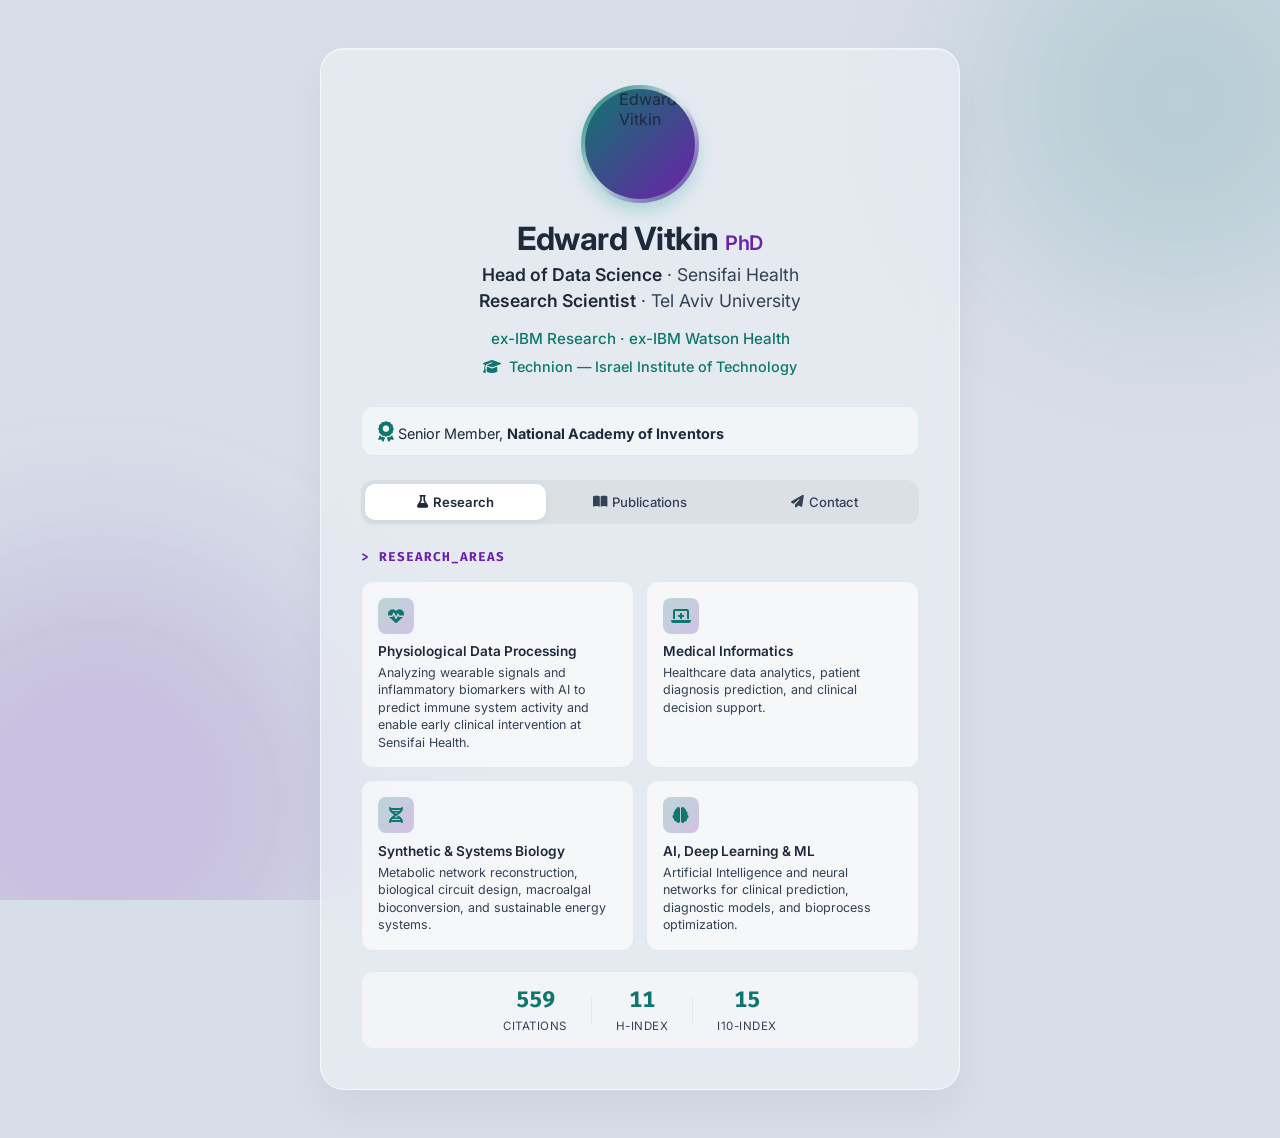
==== edwardvitkin/index.html @ e7fce9a7 "moving myself to separate directory" ====
<!DOCTYPE html>
<html lang="en">
<head>
    <meta charset="UTF-8">
    <meta name="viewport" content="width=device-width, initial-scale=1.0">
    <title>Edward Vitkin, PhD | Data Scientist & Researcher</title>
    <meta name="description" content="Digital business card for Edward Vitkin, PhD - Data Scientist specializing in Machine Learning, Bioinformatics, and Healthcare Informatics.">
    <!-- Google Fonts -->
    <link rel="preconnect" href="https://fonts.googleapis.com">
    <link rel="preconnect" href="https://fonts.gstatic.com" crossorigin>
    <link href="https://fonts.googleapis.com/css2?family=Fira+Code:wght@400;600;700&family=Inter:wght@300;400;600;700&display=swap" rel="stylesheet">
    <!-- Icons -->
    <link rel="stylesheet" href="https://cdnjs.cloudflare.com/ajax/libs/font-awesome/6.4.0/css/all.min.css">
    <!-- Custom CSS -->
    <link rel="stylesheet" href="style.css">
</head>
<body>
    <div class="bg-shapes">
        <div class="shape highlight-teal"></div>
        <div class="shape highlight-purple"></div>
    </div>

    <main class="card-container" id="main-card">
        <!-- Hero Section -->
        <header class="hero-section">
            <div class="profile-avatar">
                <img src="https://sensifai.health/wp-content/uploads/2025/06/edward_last.webp" alt="Edward Vitkin" class="avatar-img">
            </div>
            <h1 class="name">Edward Vitkin <span class="credentials">PhD</span></h1>
            <h2 class="title" style="line-height: 1.5;">
                <span style="color: var(--text-primary); font-weight: 600;">Head of Data Science</span> · Sensifai Health<br>
                <span style="color: var(--text-primary); font-weight: 600;">Research Scientist</span> · Tel Aviv University
            </h2>
            
            <p class="bio">
                <span style="font-size: 0.95rem; color: var(--accent-teal); font-weight: 500;">ex-IBM Research · ex-IBM Watson Health</span>
                <br>
                <span class="education"><i class="fa-solid fa-graduation-cap"></i> Technion — Israel Institute of Technology</span>
            </p>
        </header>

        <!-- Accolades -->
        <section class="accolades" id="accolades">
            <div class="honor-badge">
                <i class="fa-solid fa-award"></i>
                <span>Senior Member, <strong>National Academy of Inventors</strong></span>
            </div>
        </section>

        <!-- Tabs Navigation -->
        <nav class="tabs-nav" id="tabs-nav">
            <button class="tab-btn active" data-tab="research" id="tab-research-btn">
                <i class="fa-solid fa-flask"></i> Research
            </button>
            <button class="tab-btn" data-tab="publications" id="tab-publications-btn">
                <i class="fa-solid fa-book-open"></i> Publications
            </button>
            <button class="tab-btn" data-tab="contact" id="tab-contact-btn">
                <i class="fa-solid fa-paper-plane"></i> Contact
            </button>
        </nav>

        <!-- Tab: Research -->
        <section class="tab-content active" id="tab-research">
            <h3 class="section-title">> Research_Areas</h3>
            <div class="research-grid">
                <div class="research-card">
                    <div class="research-icon"><i class="fa-solid fa-heart-pulse"></i></div>
                    <h4>Physiological Data Processing</h4>
                    <p>Analyzing wearable signals and inflammatory biomarkers with AI to predict immune system activity and enable early clinical intervention at Sensifai Health.</p>
                </div>
                <div class="research-card">
                    <div class="research-icon"><i class="fa-solid fa-laptop-medical"></i></div>
                    <h4>Medical Informatics</h4>
                    <p>Healthcare data analytics, patient diagnosis prediction, and clinical decision support.</p>
                </div>
                <div class="research-card">
                    <div class="research-icon"><i class="fa-solid fa-dna"></i></div>
                    <h4>Synthetic & Systems Biology</h4>
                    <p>Metabolic network reconstruction, biological circuit design, macroalgal bioconversion, and sustainable energy systems.</p>
                </div>
                <div class="research-card">
                    <div class="research-icon"><i class="fa-solid fa-brain"></i></div>
                    <h4>AI, Deep Learning & ML</h4>
                    <p>Artificial Intelligence and neural networks for clinical prediction, diagnostic models, and bioprocess optimization.</p>
                </div>
            </div>
            <div class="metrics-bar">
                <div class="metric">
                    <span class="metric-value">559</span>
                    <span class="metric-label">Citations</span>
                </div>
                <div class="metric-divider"></div>
                <div class="metric">
                    <span class="metric-value">11</span>
                    <span class="metric-label">h-index</span>
                </div>
                <div class="metric-divider"></div>
                <div class="metric">
                    <span class="metric-value">15</span>
                    <span class="metric-label">i10-index</span>
                </div>
            </div>
        </section>

        <!-- Tab: Publications -->
        <section class="tab-content" id="tab-publications">
            <h3 class="section-title">> Selected_Publications</h3>
            <ul class="pub-list">
                <li class="pub-item">
                    <span class="pub-citations">106</span>
                    <div class="pub-info">
                        <span class="pub-title">MIRAGE: A functional genomics-based approach for metabolic network model reconstruction</span>
                        <span class="pub-year">2012</span>
                    </div>
                </li>
                <li class="pub-item">
                    <span class="pub-citations">72</span>
                    <div class="pub-info">
                        <span class="pub-title">Macroalgae Biorefinery from Kappaphycus alvarezii: Conversion Modeling and Performance Prediction</span>
                        <span class="pub-year">2017</span>
                    </div>
                </li>
                <li class="pub-item">
                    <span class="pub-citations">64</span>
                    <div class="pub-info">
                        <span class="pub-title">Proposed design of distributed macroalgal biorefineries: thermodynamics, bioconversion technology</span>
                        <span class="pub-year">2014</span>
                    </div>
                </li>
                <li class="pub-item">
                    <span class="pub-citations">47</span>
                    <div class="pub-info">
                        <span class="pub-title">Predicting diagnosis of a patient</span>
                        <span class="pub-year">2015</span>
                    </div>
                </li>
                <li class="pub-item">
                    <span class="pub-citations">21</span>
                    <div class="pub-info">
                        <span class="pub-title">Energy efficient dewatering of microalgae with electro-flocculation</span>
                        <span class="pub-year">2020</span>
                    </div>
                </li>
                <li class="pub-item">
                    <span class="pub-citations">20</span>
                    <div class="pub-info">
                        <span class="pub-title">BioLEGO: a web-based tool for biological design</span>
                        <span class="pub-year">2015</span>
                    </div>
                </li>
            </ul>
            <a href="https://scholar.google.com/citations?hl=en&user=kE-Ral4AAAAJ" target="_blank" rel="noopener noreferrer" class="btn scholar-link-btn">
                <i class="fa-brands fa-google-scholar"></i> View All on Google Scholar
            </a>
        </section>

        <!-- Tab: Contact -->
        <section class="tab-content" id="tab-contact">
            <h3 class="section-title">> Get_In_Touch</h3>
            <div class="contact-links">
                <a href="mailto:dr.edwardv@gmail.com" class="contact-row" id="email-link">
                    <i class="fa-regular fa-envelope"></i>
                    <span>dr.edwardv@gmail.com</span>
                </a>
                <a href="https://linkedin.com/in/edward-vitkin-phd" target="_blank" rel="noopener noreferrer" class="contact-row" id="linkedin-link">
                    <i class="fa-brands fa-linkedin-in"></i>
                    <span>linkedin.com/in/edward-vitkin-phd</span>
                </a>
                <a href="https://scholar.google.com/citations?hl=en&user=kE-Ral4AAAAJ" target="_blank" rel="noopener noreferrer" class="contact-row" id="scholar-link">
                    <i class="fa-brands fa-google-scholar"></i>
                    <span>Google Scholar Profile</span>
                </a>
            </div>
        </section>
    </main>
    <script src="script.js"></script>
</body>
</html>
---- edwardvitkin/style.css ----
:root {
    --bg-color: #d8dee9;
    --card-bg: rgba(236, 240, 245, 0.65);
    --card-border: rgba(255, 255, 255, 0.6);
    --text-primary: #1e293b;
    --text-secondary: #334155;
    --accent-teal: #0f766e;
    --accent-teal-glow: rgba(15, 118, 110, 0.25);
    --accent-purple: #6b21a8;
    --accent-purple-glow: rgba(107, 33, 168, 0.25);
    --font-sans: 'Inter', sans-serif;
    --font-mono: 'Fira Code', monospace;
}

* {
    box-sizing: border-box;
    margin: 0;
    padding: 0;
}

body {
    font-family: var(--font-sans);
    background-color: var(--bg-color);
    color: var(--text-primary);
    min-height: 100vh;
    display: flex;
    justify-content: center;
    align-items: flex-start;
    padding: 2rem 1rem;
    position: relative;
    overflow-y: auto;
}

/* Background animated glass blobs */
.bg-shapes {
    position: fixed;
    top: 0;
    left: 0;
    width: 100%;
    height: 100%;
    z-index: -1;
    overflow: hidden;
    pointer-events: none;
}

.shape {
    position: absolute;
    border-radius: 50%;
    filter: blur(80px);
    opacity: 0.6;
    animation: float 20s infinite alternate ease-in-out;
}

.highlight-teal {
    background-color: var(--accent-teal-glow);
    width: 400px;
    height: 400px;
    top: -100px;
    right: -100px;
}

.highlight-purple {
    background-color: var(--accent-purple-glow);
    width: 500px;
    height: 500px;
    bottom: -150px;
    left: -150px;
    animation-delay: -5s;
}

@keyframes float {
    0% { transform: translate(0, 0) scale(1); }
    50% { transform: translate(50px, 30px) scale(1.1); }
    100% { transform: translate(-30px, 50px) scale(0.9); }
}

/* Glassmorphism Card Container */
.card-container {
    background: var(--card-bg);
    backdrop-filter: blur(16px);
    -webkit-backdrop-filter: blur(16px);
    border: 1px solid var(--card-border);
    border-radius: 24px;
    padding: 2.5rem;
    width: 100%;
    max-width: 640px;
    box-shadow: 0 20px 40px rgba(0, 0, 0, 0.05), inset 0 1px 0 rgba(255, 255, 255, 0.4);
    z-index: 10;
    display: flex;
    flex-direction: column;
    gap: 1.5rem;
    position: relative;
    margin: 1rem auto;
}

/* Hero Section */
.hero-section {
    text-align: center;
}

.profile-avatar {
    width: 110px;
    height: 110px;
    border-radius: 50%;
    background: linear-gradient(135deg, var(--accent-teal), var(--accent-purple));
    margin: 0 auto 1.25rem;
    display: flex;
    justify-content: center;
    align-items: center;
    box-shadow: 0 10px 20px rgba(13, 148, 136, 0.3);
    position: relative;
}

.profile-avatar::after {
    content: '';
    position: absolute;
    inset: -4px;
    border-radius: 50%;
    background: linear-gradient(135deg, var(--accent-teal), transparent, var(--accent-purple));
    z-index: -1;
    animation: spin 4s linear infinite;
}

@keyframes spin {
    100% { transform: rotate(360deg); }
}

.avatar-img {
    width: 100%;
    height: 100%;
    border-radius: 50%;
    object-fit: cover;
}

.name {
    font-size: 2rem;
    font-weight: 700;
    margin-bottom: 0.25rem;
    letter-spacing: -0.5px;
}

.credentials {
    font-size: 1.25rem;
    color: var(--accent-purple);
    font-weight: 600;
}

.title {
    font-size: 1.1rem;
    color: var(--text-secondary);
    font-weight: 400;
    margin-bottom: 0.75rem;
}

.bio {
    font-size: 0.95rem;
    line-height: 1.6;
    color: var(--text-secondary);
}

.education {
    display: inline-block;
    font-size: 0.9rem;
    color: var(--accent-teal);
    font-weight: 500;
    margin: 0.25rem 0;
}

.education i {
    margin-right: 0.3rem;
}

/* Accolades */
.accolades {
    background: rgba(255, 255, 255, 0.5);
    border: 1px solid rgba(13, 148, 136, 0.1);
    border-radius: 12px;
    padding: 0.85rem 1rem;
    display: flex;
    align-items: center;
    gap: 0.75rem;
    color: var(--text-primary);
    font-size: 0.9rem;
    transition: all 0.2s ease;
}

.accolades:hover {
    background: rgba(255, 255, 255, 0.9);
    border-color: var(--accent-teal);
    transform: scale(1.02);
}

.accolades i {
    color: var(--accent-teal);
    font-size: 1.3rem;
}

/* ===== Tabs ===== */
.tabs-nav {
    display: flex;
    gap: 0.25rem;
    background: rgba(0, 0, 0, 0.04);
    border-radius: 12px;
    padding: 4px;
}

.tab-btn {
    flex: 1;
    background: transparent;
    border: none;
    padding: 0.6rem 0.5rem;
    font-family: var(--font-sans);
    font-size: 0.82rem;
    font-weight: 500;
    color: var(--text-secondary);
    cursor: pointer;
    border-radius: 10px;
    transition: all 0.25s ease;
    display: flex;
    align-items: center;
    justify-content: center;
    gap: 0.35rem;
}

.tab-btn:hover {
    color: var(--text-primary);
    background: rgba(255, 255, 255, 0.4);
}

.tab-btn.active {
    background: white;
    color: var(--text-primary);
    font-weight: 600;
    box-shadow: 0 2px 8px rgba(0, 0, 0, 0.06);
}

.tab-btn i {
    font-size: 0.8rem;
}

/* Tab Content */
.tab-content {
    display: none;
    animation: fadeIn 0.3s ease;
}

.tab-content.active {
    display: block;
}

@keyframes fadeIn {
    from { opacity: 0; transform: translateY(6px); }
    to { opacity: 1; transform: translateY(0); }
}

.section-title {
    font-family: var(--font-mono);
    font-size: 0.8rem;
    color: var(--accent-purple);
    margin-bottom: 1rem;
    text-transform: uppercase;
    letter-spacing: 1px;
}

/* Research Grid */
.research-grid {
    display: grid;
    grid-template-columns: 1fr 1fr;
    gap: 0.75rem;
    margin-bottom: 1.25rem;
}

.research-card {
    background: rgba(255, 255, 255, 0.6);
    border: 1px solid #e2e8f0;
    border-radius: 12px;
    padding: 1rem;
    transition: all 0.25s ease;
}

.research-card:hover {
    background: white;
    border-color: var(--accent-teal);
    transform: translateY(-2px);
    box-shadow: 0 6px 16px rgba(0, 0, 0, 0.06);
}

.research-icon {
    width: 36px;
    height: 36px;
    border-radius: 8px;
    background: linear-gradient(135deg, var(--accent-teal-glow), var(--accent-purple-glow));
    display: flex;
    align-items: center;
    justify-content: center;
    margin-bottom: 0.6rem;
    color: var(--accent-teal);
    font-size: 1rem;
}

.research-card h4 {
    font-size: 0.85rem;
    font-weight: 600;
    margin-bottom: 0.3rem;
}

.research-card p {
    font-size: 0.78rem;
    color: var(--text-secondary);
    line-height: 1.4;
}

/* Metrics Bar */
.metrics-bar {
    display: flex;
    align-items: center;
    justify-content: center;
    gap: 1.5rem;
    background: rgba(255, 255, 255, 0.5);
    border: 1px solid #e2e8f0;
    border-radius: 12px;
    padding: 0.85rem 1.5rem;
}

.metric {
    text-align: center;
}

.metric-value {
    display: block;
    font-family: var(--font-mono);
    font-size: 1.4rem;
    font-weight: 700;
    color: var(--accent-teal);
}

.metric-label {
    font-size: 0.72rem;
    color: var(--text-secondary);
    text-transform: uppercase;
    letter-spacing: 0.5px;
}

.metric-divider {
    width: 1px;
    height: 28px;
    background: #e2e8f0;
}

/* Publications List */
.pub-list {
    list-style: none;
    display: flex;
    flex-direction: column;
    gap: 0.5rem;
}

.pub-item {
    display: flex;
    align-items: flex-start;
    gap: 0.75rem;
    padding: 0.75rem;
    background: rgba(255, 255, 255, 0.5);
    border: 1px solid #e2e8f0;
    border-radius: 10px;
    transition: all 0.2s ease;
}

.pub-item:hover {
    background: white;
    border-color: var(--accent-teal);
    transform: translateX(4px);
}

.pub-citations {
    font-family: var(--font-mono);
    font-size: 0.85rem;
    font-weight: 700;
    color: var(--accent-teal);
    background: var(--accent-teal-glow);
    min-width: 38px;
    height: 38px;
    border-radius: 8px;
    display: flex;
    align-items: center;
    justify-content: center;
    flex-shrink: 0;
}

.pub-info {
    display: flex;
    flex-direction: column;
    gap: 0.15rem;
    min-width: 0;
}

.pub-title {
    font-size: 0.82rem;
    font-weight: 500;
    color: var(--text-primary);
    line-height: 1.3;
}

.pub-year {
    font-size: 0.72rem;
    color: var(--text-secondary);
    font-family: var(--font-mono);
}

.scholar-link-btn {
    display: flex;
    align-items: center;
    justify-content: center;
    gap: 0.5rem;
    margin-top: 0.75rem;
    padding: 0.7rem 1.5rem;
    background: var(--text-primary);
    color: white;
    border-radius: 30px;
    font-size: 0.85rem;
    font-weight: 600;
    text-decoration: none;
    transition: all 0.3s ease;
}

.scholar-link-btn:hover {
    background: var(--accent-purple);
    transform: translateY(-2px);
    box-shadow: 0 8px 20px var(--accent-purple-glow);
}

/* Contact Section */
.contact-links {
    display: flex;
    flex-direction: column;
    gap: 0.5rem;
}

.contact-row {
    display: flex;
    align-items: center;
    gap: 0.85rem;
    padding: 0.85rem 1rem;
    background: rgba(255, 255, 255, 0.5);
    border: 1px solid #e2e8f0;
    border-radius: 12px;
    text-decoration: none;
    color: var(--text-primary);
    font-size: 0.9rem;
    transition: all 0.25s ease;
}

.contact-row:hover {
    background: white;
    border-color: var(--accent-teal);
    transform: translateX(4px);
    box-shadow: 0 4px 12px rgba(0, 0, 0, 0.05);
}

.contact-row i {
    font-size: 1.1rem;
    color: var(--accent-teal);
    width: 20px;
    text-align: center;
}

/* Responsive */
@media (max-width: 640px) {
    .card-container {
        border-radius: 16px;
        padding: 1.5rem;
    }

    .research-grid {
        grid-template-columns: 1fr;
    }

    .name {
        font-size: 1.5rem;
    }
}
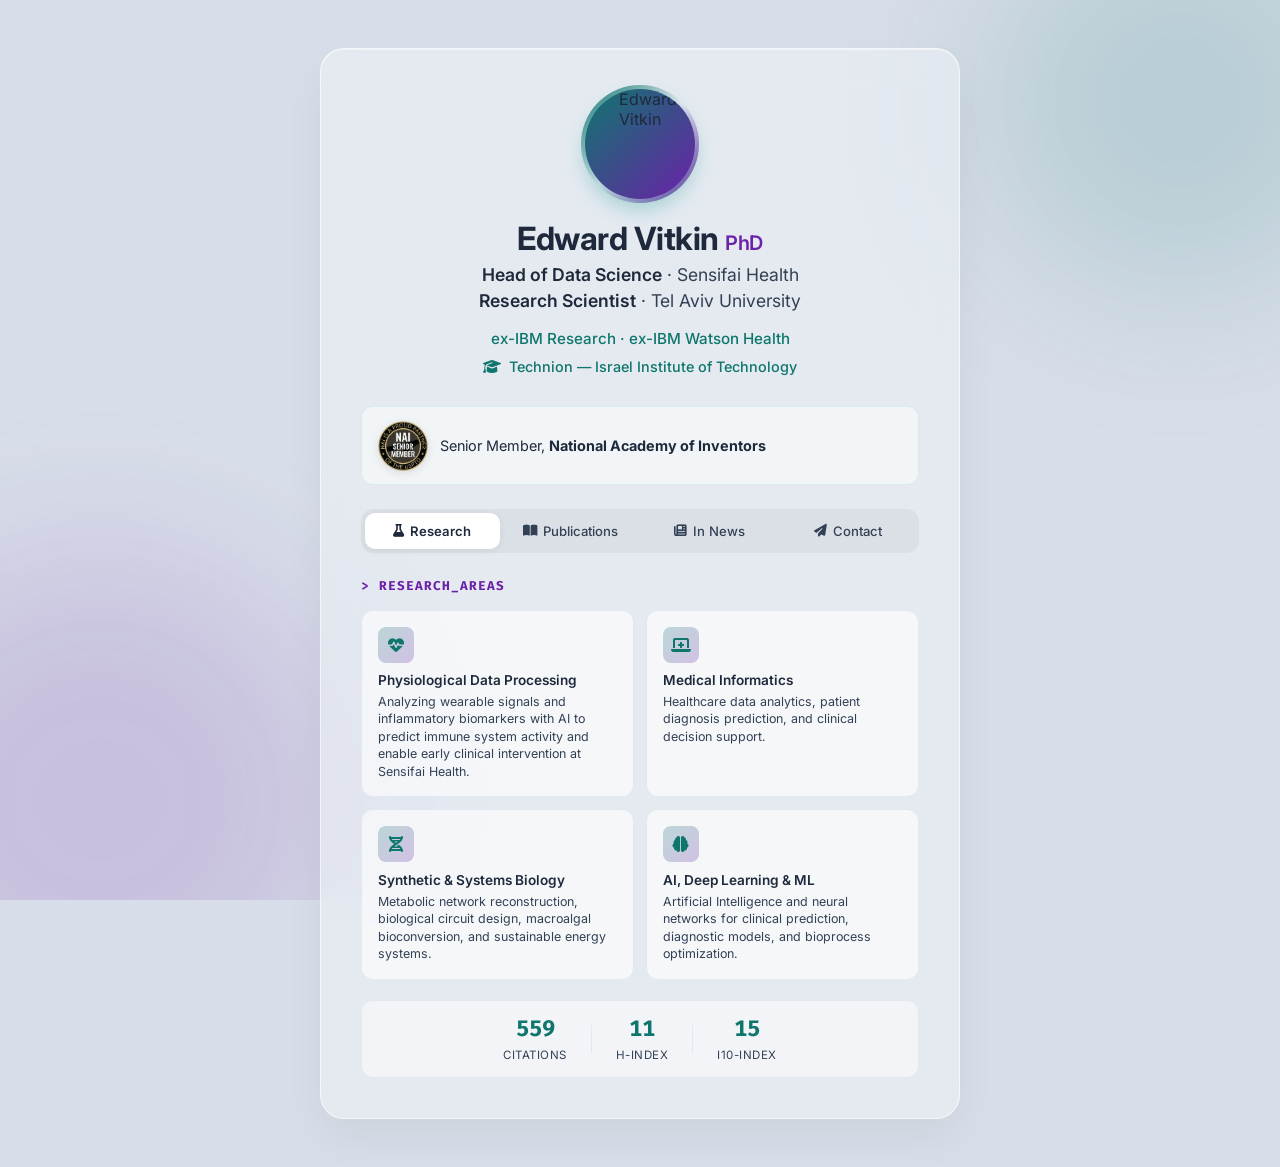
==== commit a3560a56: "update in in-news" ====
--- a/edwardvitkin/index.html
+++ b/edwardvitkin/index.html
@@ -42,7 +42,7 @@
         <!-- Accolades -->
         <section class="accolades" id="accolades">
             <div class="honor-badge">
-                <i class="fa-solid fa-award"></i>
+                <img src="images/nai-member-badge.png" alt="NAI Senior Member" class="accolade-seal">
                 <span>Senior Member, <strong>National Academy of Inventors</strong></span>
             </div>
         </section>
@@ -55,6 +55,9 @@
             <button class="tab-btn" data-tab="publications" id="tab-publications-btn">
                 <i class="fa-solid fa-book-open"></i> Publications
             </button>
+            <button class="tab-btn" data-tab="innews" id="tab-innews-btn">
+                <i class="fa-solid fa-newspaper"></i> In News
+            </button>
             <button class="tab-btn" data-tab="contact" id="tab-contact-btn">
                 <i class="fa-solid fa-paper-plane"></i> Contact
             </button>
@@ -153,6 +156,60 @@
             <a href="https://scholar.google.com/citations?hl=en&user=kE-Ral4AAAAJ" target="_blank" rel="noopener noreferrer" class="btn scholar-link-btn">
                 <i class="fa-brands fa-google-scholar"></i> View All on Google Scholar
             </a>
+        </section>
+
+        <!-- Tab: In News -->
+        <section class="tab-content" id="tab-innews">
+            <h3 class="section-title">> In_The_News</h3>
+            <div class="news-list">
+                <div class="news-card" style="direction: ltr; text-align: left;">
+                    <h4 class="news-title">NAI Welcomes Newest Class of Senior Members</h4>
+                    <p class="news-summary">
+                        The National Academy of Inventors (NAI) officially announces the 2026 class of Senior Members, introducing 230 emerging inventors from Member Institutions globally, including Dr. Edward Vitkin.
+                    </p>
+                    <div class="news-links" style="justify-content: flex-start;">
+                        <a href="innews/nai-welcomes-newest-class-of-senior-members/index.html" target="_blank" rel="noopener noreferrer" class="news-btn news-btn-primary">
+                            <i class="fa-solid fa-file-lines"></i> Read Saved Announcement
+                        </a>
+                        <a href="innews/nai-welcomes-newest-class-of-senior-members/2026-Senior-Member-List.pdf" target="_blank" rel="noopener noreferrer" class="news-btn news-btn-primary" style="background: #e74c3c; border-color: #c0392b; color: white;">
+                            <i class="fa-solid fa-file-pdf"></i> View Member List (PDF)
+                        </a>
+                        <a href="https://academyofinventors.org/nai-welcomes-newest-class-of-senior-members/" target="_blank" rel="noopener noreferrer" class="news-btn news-btn-outline">
+                            <i class="fa-solid fa-link"></i> Original NAI Site
+                        </a>
+                    </div>
+                </div>
+
+                <div class="news-card">
+                    <h4 class="news-title" style="direction: ltr; text-align: left;">10 ученых Тель-Авивского университета избраны в престижную академию изобретателей США</h4>
+                    <p class="news-summary">
+                        Vesty (Ynet's Russian edition) feature highlighting the election of ten leading Tel Aviv University researchers, including Dr. Edward Vitkin, to the prestigious U.S. National Academy of Inventors.
+                    </p>
+                    <div class="news-links">
+                        <a href="innews/10-ученых-тель-авивского-университета-избраны-в-престижную-академию-изобретателей-сша/index.html" target="_blank" rel="noopener noreferrer" class="news-btn news-btn-primary">
+                            <i class="fa-solid fa-file-lines"></i> Read Saved Article
+                        </a>
+                        <a href="https://www.vesty.co.il/main/article/hkb4i88iwg" target="_blank" rel="noopener noreferrer" class="news-btn news-btn-outline">
+                            <i class="fa-solid fa-link"></i> Original Vesty Article
+                        </a>
+                    </div>
+                </div>
+
+                <div class="news-card">
+                    <h4 class="news-title">10 חוקרים מאוניברסיטת תל אביב נבחרו לאקדמיה הלאומית לממציאים של ארה"ב</h4>
+                    <p class="news-summary">
+                        Ten researchers from Tel Aviv University, including Dr. Edward Vitkin, were elected as Senior Members of the National Academy of Inventors (NAI) in the United States, recognizing their significant contributions to innovation, patents, and scientific advancement.
+                    </p>
+                    <div class="news-links">
+                        <a href="innews/10-חוקרים-מאוניברסיטת-תל-אביב-נבחרו-לאקדמיה-הלאומית-לממציאים-של-ארהב/index.html" target="_blank" rel="noopener noreferrer" class="news-btn news-btn-primary">
+                            <i class="fa-solid fa-file-lines"></i> Read Saved Article
+                        </a>
+                        <a href="https://www.ynet.co.il/environment-science/article/rjf9t4uswg" target="_blank" rel="noopener noreferrer" class="news-btn news-btn-outline">
+                            <i class="fa-solid fa-link"></i> Original Ynet Article
+                        </a>
+                    </div>
+                </div>
+            </div>
         </section>
 
         <!-- Tab: Contact -->
--- a/edwardvitkin/style.css
+++ b/edwardvitkin/style.css
@@ -195,6 +195,19 @@
     font-size: 1.3rem;
 }
 
+.honor-badge {
+    display: flex;
+    align-items: center;
+    gap: 0.75rem;
+}
+
+.accolade-seal {
+    width: 50px;
+    height: auto;
+    flex-shrink: 0;
+    filter: drop-shadow(0 2px 4px rgba(0, 0, 0, 0.1));
+}
+
 /* ===== Tabs ===== */
 .tabs-nav {
     display: flex;
@@ -429,6 +442,85 @@
     box-shadow: 0 8px 20px var(--accent-purple-glow);
 }
 
+/* In News Section */
+.news-list {
+    display: flex;
+    flex-direction: column;
+    gap: 0.75rem;
+}
+
+.news-card {
+    background: rgba(255, 255, 255, 0.6);
+    border: 1px solid #e2e8f0;
+    border-radius: 12px;
+    padding: 1.2rem;
+    transition: all 0.25s ease;
+}
+
+.news-card:hover {
+    background: white;
+    border-color: var(--accent-teal);
+    transform: translateY(-2px);
+    box-shadow: 0 6px 16px rgba(0, 0, 0, 0.06);
+}
+
+.news-title {
+    font-size: 0.95rem;
+    font-weight: 600;
+    margin-bottom: 0.5rem;
+    color: var(--text-primary);
+    direction: rtl;
+    text-align: right;
+    line-height: 1.4;
+}
+
+.news-summary {
+    font-size: 0.82rem;
+    color: var(--text-secondary);
+    line-height: 1.5;
+    margin-bottom: 0.85rem;
+}
+
+.news-links {
+    display: flex;
+    gap: 0.65rem;
+    flex-wrap: wrap;
+    direction: ltr; /* Ensure English buttons stay left-aligned */
+}
+
+.news-btn {
+    display: inline-flex;
+    align-items: center;
+    gap: 0.4rem;
+    padding: 0.5rem 0.8rem;
+    border-radius: 8px;
+    font-size: 0.75rem;
+    font-weight: 600;
+    text-decoration: none;
+    transition: all 0.2s ease;
+}
+
+.news-btn-primary {
+    background: var(--accent-teal-glow);
+    color: var(--accent-teal);
+    border: 1px solid transparent;
+}
+
+.news-btn-primary:hover {
+    background: var(--accent-teal);
+    color: white;
+}
+
+.news-btn-outline {
+    background: transparent;
+    color: var(--accent-purple);
+    border: 1px solid var(--accent-purple-glow);
+}
+
+.news-btn-outline:hover {
+    background: var(--accent-purple-glow);
+}
+
 /* Contact Section */
 .contact-links {
     display: flex;
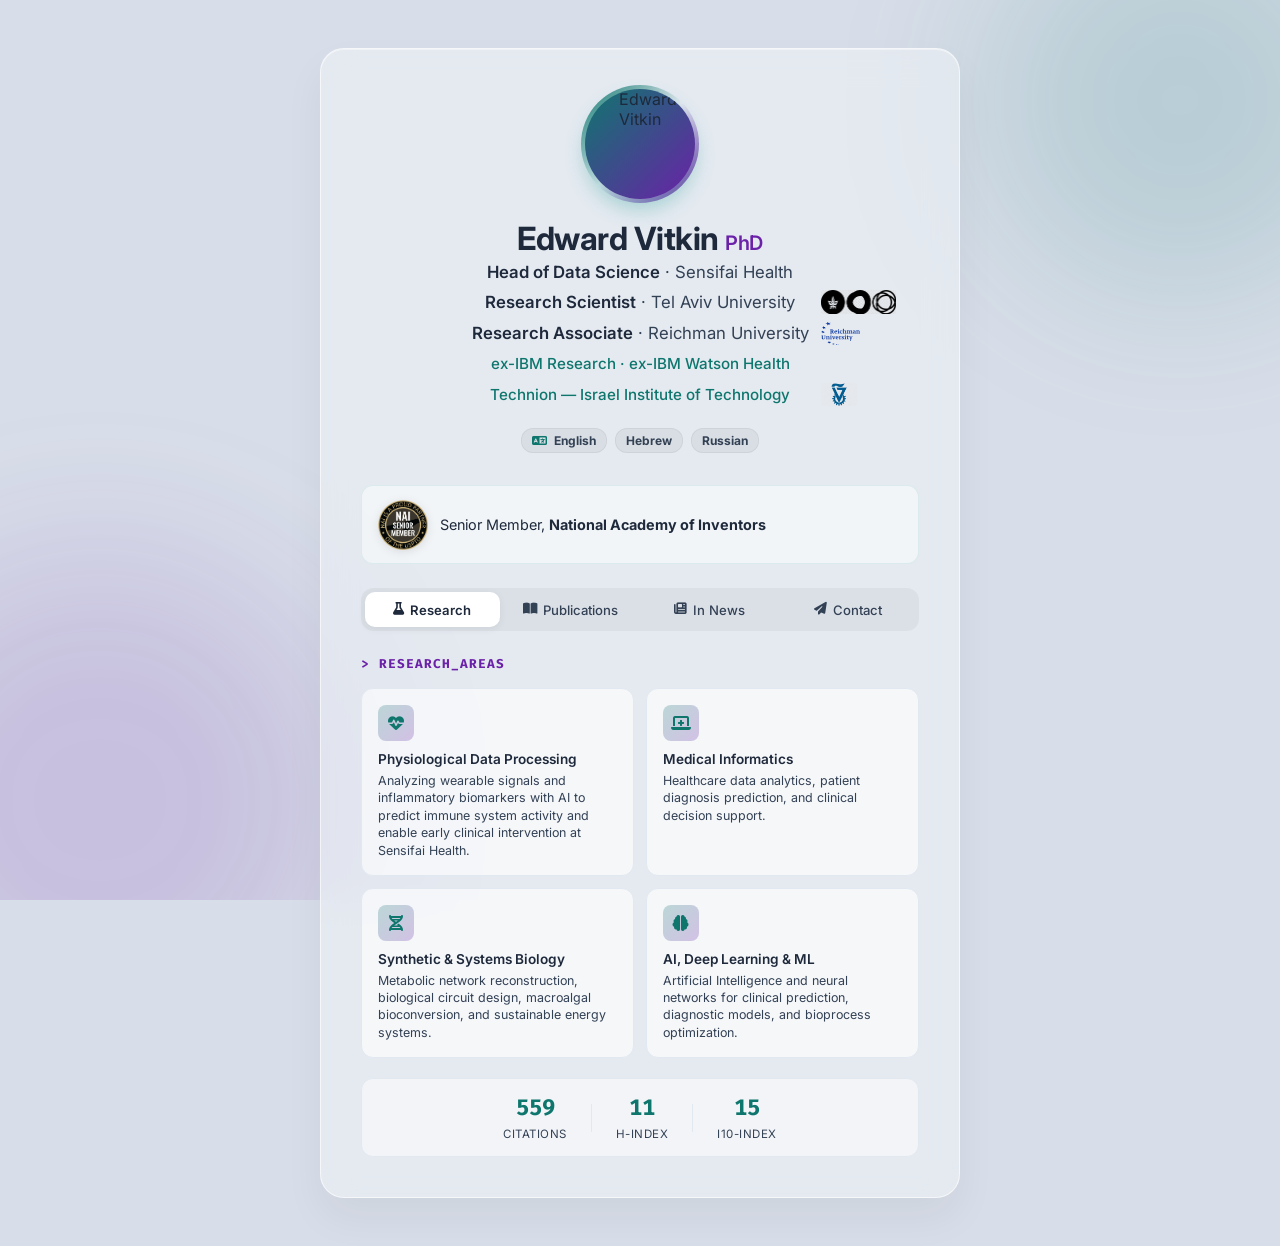
==== commit f319538e: "update in logos" ====
--- a/edwardvitkin/index.html
+++ b/edwardvitkin/index.html
@@ -1,19 +1,24 @@
 <!DOCTYPE html>
 <html lang="en">
+
 <head>
     <meta charset="UTF-8">
     <meta name="viewport" content="width=device-width, initial-scale=1.0">
     <title>Edward Vitkin, PhD | Data Scientist & Researcher</title>
-    <meta name="description" content="Digital business card for Edward Vitkin, PhD - Data Scientist specializing in Machine Learning, Bioinformatics, and Healthcare Informatics.">
+    <meta name="description"
+        content="Digital business card for Edward Vitkin, PhD - Data Scientist specializing in Machine Learning, Bioinformatics, and Healthcare Informatics.">
     <!-- Google Fonts -->
     <link rel="preconnect" href="https://fonts.googleapis.com">
     <link rel="preconnect" href="https://fonts.gstatic.com" crossorigin>
-    <link href="https://fonts.googleapis.com/css2?family=Fira+Code:wght@400;600;700&family=Inter:wght@300;400;600;700&display=swap" rel="stylesheet">
+    <link
+        href="https://fonts.googleapis.com/css2?family=Fira+Code:wght@400;600;700&family=Inter:wght@300;400;600;700&display=swap"
+        rel="stylesheet">
     <!-- Icons -->
     <link rel="stylesheet" href="https://cdnjs.cloudflare.com/ajax/libs/font-awesome/6.4.0/css/all.min.css">
     <!-- Custom CSS -->
     <link rel="stylesheet" href="style.css">
 </head>
+
 <body>
     <div class="bg-shapes">
         <div class="shape highlight-teal"></div>
@@ -24,27 +29,87 @@
         <!-- Hero Section -->
         <header class="hero-section">
             <div class="profile-avatar">
-                <img src="https://sensifai.health/wp-content/uploads/2025/06/edward_last.webp" alt="Edward Vitkin" class="avatar-img">
+                <img src="https://sensifai.health/wp-content/uploads/2025/06/edward_last.webp" alt="Edward Vitkin"
+                    class="avatar-img">
             </div>
             <h1 class="name">Edward Vitkin <span class="credentials">PhD</span></h1>
-            <h2 class="title" style="line-height: 1.5;">
-                <span style="color: var(--text-primary); font-weight: 600;">Head of Data Science</span> · Sensifai Health<br>
-                <span style="color: var(--text-primary); font-weight: 600;">Research Scientist</span> · Tel Aviv University
-            </h2>
+            <div class="roles-container" style="display: grid; grid-template-columns: 1fr auto 1fr; row-gap: 8px; align-items: center; margin-bottom: 1.25rem; font-size: 1.05rem; color: var(--text-secondary);">
+                
+                <!-- Role 1 -->
+                <div style="grid-column: 2; text-align: center;">
+                    <a href="https://sensifai.health/" target="_blank" rel="noopener noreferrer" style="text-decoration: none; color: inherit;" onmouseover="this.style.opacity=0.8" onmouseout="this.style.opacity=1">
+                        <span style="color: var(--text-primary); font-weight: 600;">Head of Data Science</span> · Sensifai Health
+                    </a>
+                </div>
+                <div style="grid-column: 3; display: flex; gap: 6px; padding-left: 12px; justify-content: flex-start;">
+                    <!-- Room for future logos -->
+                </div>
+
+                <!-- Role 2 -->
+                <div style="grid-column: 2; text-align: center;">
+                    <a href="https://agolberg.github.io/" target="_blank" rel="noopener noreferrer" style="text-decoration: none; color: inherit;" onmouseover="this.style.opacity=0.8" onmouseout="this.style.opacity=1">
+                        <span style="color: var(--text-primary); font-weight: 600;">Research Scientist</span> · Tel Aviv University
+                    </a>
+                </div>
+                <div style="grid-column: 3; display: flex; gap: 6px; padding-left: 12px; justify-content: flex-start;">
+                    <img src="images/logos/tau_transparent.png" alt="Tel Aviv University logo" onerror="this.style.display='none'" style="height: 1.4em; border-radius: 2px;">
+                </div>
+
+                <!-- Role 3 -->
+                <div style="grid-column: 2; text-align: center;">
+                    <a href="https://www.yakhini-research-group.org/" target="_blank" rel="noopener noreferrer" style="text-decoration: none; color: inherit;" onmouseover="this.style.opacity=0.8" onmouseout="this.style.opacity=1">
+                        <span style="color: var(--text-primary); font-weight: 600;">Research Associate</span> · Reichman University
+                    </a>
+                </div>
+                <div style="grid-column: 3; display: flex; gap: 6px; padding-left: 12px; justify-content: flex-start;">
+                    <img src="images/logos/reichman.svg" alt="Reichman University logo" onerror="this.style.display='none'" style="height: 1.4em; border-radius: 2px;">
+                </div>
+
+                <!-- Role 4 -->
+                <div style="grid-column: 2; text-align: center;">
+                    <span style="font-size: 0.95rem; color: var(--accent-teal); font-weight: 500;">
+                        ex-IBM Research · ex-IBM Watson Health
+                    </span>
+                </div>
+                <div style="grid-column: 3; display: flex; gap: 6px; padding-left: 12px; justify-content: flex-start;">
+                    <img src="https://upload.wikimedia.org/wikipedia/commons/5/51/IBM_logo.svg" alt="IBM logo" onerror="this.style.display='none'" style="height: 1.1em; border-radius: 2px;">
+                </div>
+
+                <!-- Role 5 -->
+                <div style="grid-column: 2; text-align: center;">
+                    <span class="education" style="font-size: 0.95rem;">
+                        Technion — Israel Institute of Technology
+                    </span>
+                </div>
+                <div style="grid-column: 3; display: flex; gap: 6px; padding-left: 12px; justify-content: flex-start;">
+                    <img src="images/logos/technion_transparent.png" alt="Technion logo" onerror="this.style.display='none'" style="height: 1.4em; border-radius: 2px;">
+                </div>
+            </div>
+
+            <div class="lang-tags" style="display: flex; justify-content: center; gap: 8px; margin-top: 0.5rem; margin-bottom: 0.5rem; flex-wrap: wrap;">
+                <span style="font-size: 0.75rem; background: rgba(0,0,0,0.05); padding: 4px 10px; border-radius: 12px; color: var(--text-secondary); border: 1px solid rgba(0,0,0,0.05);">
+                    <i class="fa-solid fa-language" style="margin-right: 4px; color: var(--accent-teal);"></i> <strong>English</strong>
+                </span>
+                <span style="font-size: 0.75rem; background: rgba(0,0,0,0.05); padding: 4px 10px; border-radius: 12px; color: var(--text-secondary); border: 1px solid rgba(0,0,0,0.05);">
+                    <strong>Hebrew</strong>
+                </span>
+                <span style="font-size: 0.75rem; background: rgba(0,0,0,0.05); padding: 4px 10px; border-radius: 12px; color: var(--text-secondary); border: 1px solid rgba(0,0,0,0.05);">
+                    <strong>Russian</strong>
+                </span>
+            </div>
             
-            <p class="bio">
-                <span style="font-size: 0.95rem; color: var(--accent-teal); font-weight: 500;">ex-IBM Research · ex-IBM Watson Health</span>
-                <br>
-                <span class="education"><i class="fa-solid fa-graduation-cap"></i> Technion — Israel Institute of Technology</span>
-            </p>
+            <p class="bio" style="margin-top: 0;">
         </header>
 
         <!-- Accolades -->
         <section class="accolades" id="accolades">
-            <div class="honor-badge">
-                <img src="images/nai-member-badge.png" alt="NAI Senior Member" class="accolade-seal">
-                <span>Senior Member, <strong>National Academy of Inventors</strong></span>
-            </div>
+            <a href="https://academyofinventors.org/nai-welcomes-newest-class-of-senior-members/" target="_blank"
+                rel="noopener noreferrer" style="text-decoration: none; color: inherit; display: inline-block;">
+                <div class="honor-badge">
+                    <img src="images/nai-member-badge.png" alt="NAI Senior Member" class="accolade-seal">
+                    <span>Senior Member, <strong>National Academy of Inventors</strong></span>
+                </div>
+            </a>
         </section>
 
         <!-- Tabs Navigation -->
@@ -70,7 +135,8 @@
                 <div class="research-card">
                     <div class="research-icon"><i class="fa-solid fa-heart-pulse"></i></div>
                     <h4>Physiological Data Processing</h4>
-                    <p>Analyzing wearable signals and inflammatory biomarkers with AI to predict immune system activity and enable early clinical intervention at Sensifai Health.</p>
+                    <p>Analyzing wearable signals and inflammatory biomarkers with AI to predict immune system activity
+                        and enable early clinical intervention at Sensifai Health.</p>
                 </div>
                 <div class="research-card">
                     <div class="research-icon"><i class="fa-solid fa-laptop-medical"></i></div>
@@ -80,12 +146,14 @@
                 <div class="research-card">
                     <div class="research-icon"><i class="fa-solid fa-dna"></i></div>
                     <h4>Synthetic & Systems Biology</h4>
-                    <p>Metabolic network reconstruction, biological circuit design, macroalgal bioconversion, and sustainable energy systems.</p>
+                    <p>Metabolic network reconstruction, biological circuit design, macroalgal bioconversion, and
+                        sustainable energy systems.</p>
                 </div>
                 <div class="research-card">
                     <div class="research-icon"><i class="fa-solid fa-brain"></i></div>
                     <h4>AI, Deep Learning & ML</h4>
-                    <p>Artificial Intelligence and neural networks for clinical prediction, diagnostic models, and bioprocess optimization.</p>
+                    <p>Artificial Intelligence and neural networks for clinical prediction, diagnostic models, and
+                        bioprocess optimization.</p>
                 </div>
             </div>
             <div class="metrics-bar">
@@ -113,21 +181,24 @@
                 <li class="pub-item">
                     <span class="pub-citations">106</span>
                     <div class="pub-info">
-                        <span class="pub-title">MIRAGE: A functional genomics-based approach for metabolic network model reconstruction</span>
+                        <span class="pub-title">MIRAGE: A functional genomics-based approach for metabolic network model
+                            reconstruction</span>
                         <span class="pub-year">2012</span>
                     </div>
                 </li>
                 <li class="pub-item">
                     <span class="pub-citations">72</span>
                     <div class="pub-info">
-                        <span class="pub-title">Macroalgae Biorefinery from Kappaphycus alvarezii: Conversion Modeling and Performance Prediction</span>
+                        <span class="pub-title">Macroalgae Biorefinery from Kappaphycus alvarezii: Conversion Modeling
+                            and Performance Prediction</span>
                         <span class="pub-year">2017</span>
                     </div>
                 </li>
                 <li class="pub-item">
                     <span class="pub-citations">64</span>
                     <div class="pub-info">
-                        <span class="pub-title">Proposed design of distributed macroalgal biorefineries: thermodynamics, bioconversion technology</span>
+                        <span class="pub-title">Proposed design of distributed macroalgal biorefineries: thermodynamics,
+                            bioconversion technology</span>
                         <span class="pub-year">2014</span>
                     </div>
                 </li>
@@ -141,7 +212,8 @@
                 <li class="pub-item">
                     <span class="pub-citations">21</span>
                     <div class="pub-info">
-                        <span class="pub-title">Energy efficient dewatering of microalgae with electro-flocculation</span>
+                        <span class="pub-title">Energy efficient dewatering of microalgae with
+                            electro-flocculation</span>
                         <span class="pub-year">2020</span>
                     </div>
                 </li>
@@ -153,7 +225,8 @@
                     </div>
                 </li>
             </ul>
-            <a href="https://scholar.google.com/citations?hl=en&user=kE-Ral4AAAAJ" target="_blank" rel="noopener noreferrer" class="btn scholar-link-btn">
+            <a href="https://scholar.google.com/citations?hl=en&user=kE-Ral4AAAAJ" target="_blank"
+                rel="noopener noreferrer" class="btn scholar-link-btn">
                 <i class="fa-brands fa-google-scholar"></i> View All on Google Scholar
             </a>
         </section>
@@ -163,33 +236,40 @@
             <h3 class="section-title">> In_The_News</h3>
             <div class="news-list">
                 <div class="news-card" style="direction: ltr; text-align: left;">
-                    <h4 class="news-title">NAI Welcomes Newest Class of Senior Members</h4>
+                    <h4 class="news-title">A Remarkable Achievement: 10 TAU Researchers Named Senior Members of the U.S.
+                        National Academy of Inventors</h4>
                     <p class="news-summary">
-                        The National Academy of Inventors (NAI) officially announces the 2026 class of Senior Members, introducing 230 emerging inventors from Member Institutions globally, including Dr. Edward Vitkin.
+                        Tel Aviv University celebrates an exceptional milestone: ten of its researchers, including Dr.
+                        Edward Vitkin, have been selected as Senior Members of the United States National Academy of
+                        Inventors (NAI) for 2026.
                     </p>
                     <div class="news-links" style="justify-content: flex-start;">
-                        <a href="innews/nai-welcomes-newest-class-of-senior-members/index.html" target="_blank" rel="noopener noreferrer" class="news-btn news-btn-primary">
-                            <i class="fa-solid fa-file-lines"></i> Read Saved Announcement
-                        </a>
-                        <a href="innews/nai-welcomes-newest-class-of-senior-members/2026-Senior-Member-List.pdf" target="_blank" rel="noopener noreferrer" class="news-btn news-btn-primary" style="background: #e74c3c; border-color: #c0392b; color: white;">
-                            <i class="fa-solid fa-file-pdf"></i> View Member List (PDF)
-                        </a>
-                        <a href="https://academyofinventors.org/nai-welcomes-newest-class-of-senior-members/" target="_blank" rel="noopener noreferrer" class="news-btn news-btn-outline">
-                            <i class="fa-solid fa-link"></i> Original NAI Site
+                        <a href="innews/10-researchers-academy-of-inventors/index.html" target="_blank"
+                            rel="noopener noreferrer" class="news-btn news-btn-primary">
+                            <i class="fa-solid fa-file-lines"></i> Read Saved Article
+                        </a>
+                        <a href="https://english.tau.ac.il/news/10-researchers-academy-of-inventors" target="_blank"
+                            rel="noopener noreferrer" class="news-btn news-btn-outline">
+                            <i class="fa-solid fa-link"></i> Original TAU Article
                         </a>
                     </div>
                 </div>
 
                 <div class="news-card">
-                    <h4 class="news-title" style="direction: ltr; text-align: left;">10 ученых Тель-Авивского университета избраны в престижную академию изобретателей США</h4>
+                    <h4 class="news-title" style="direction: ltr; text-align: left;">10 ученых Тель-Авивского
+                        университета избраны в престижную академию изобретателей США</h4>
                     <p class="news-summary">
-                        Vesty (Ynet's Russian edition) feature highlighting the election of ten leading Tel Aviv University researchers, including Dr. Edward Vitkin, to the prestigious U.S. National Academy of Inventors.
+                        Vesty (Ynet's Russian edition) feature highlighting the election of ten leading Tel Aviv
+                        University researchers, including Dr. Edward Vitkin, to the prestigious U.S. National Academy of
+                        Inventors.
                     </p>
                     <div class="news-links">
-                        <a href="innews/10-ученых-тель-авивского-университета-избраны-в-престижную-академию-изобретателей-сша/index.html" target="_blank" rel="noopener noreferrer" class="news-btn news-btn-primary">
+                        <a href="innews/10-ученых-тель-авивского-университета-избраны-в-престижную-академию-изобретателей-сша/index.html"
+                            target="_blank" rel="noopener noreferrer" class="news-btn news-btn-primary">
                             <i class="fa-solid fa-file-lines"></i> Read Saved Article
                         </a>
-                        <a href="https://www.vesty.co.il/main/article/hkb4i88iwg" target="_blank" rel="noopener noreferrer" class="news-btn news-btn-outline">
+                        <a href="https://www.vesty.co.il/main/article/hkb4i88iwg" target="_blank"
+                            rel="noopener noreferrer" class="news-btn news-btn-outline">
                             <i class="fa-solid fa-link"></i> Original Vesty Article
                         </a>
                     </div>
@@ -198,14 +278,42 @@
                 <div class="news-card">
                     <h4 class="news-title">10 חוקרים מאוניברסיטת תל אביב נבחרו לאקדמיה הלאומית לממציאים של ארה"ב</h4>
                     <p class="news-summary">
-                        Ten researchers from Tel Aviv University, including Dr. Edward Vitkin, were elected as Senior Members of the National Academy of Inventors (NAI) in the United States, recognizing their significant contributions to innovation, patents, and scientific advancement.
+                        Ten researchers from Tel Aviv University, including Dr. Edward Vitkin, were elected as Senior
+                        Members of the National Academy of Inventors (NAI) in the United States, recognizing their
+                        significant contributions to innovation, patents, and scientific advancement.
                     </p>
                     <div class="news-links">
-                        <a href="innews/10-חוקרים-מאוניברסיטת-תל-אביב-נבחרו-לאקדמיה-הלאומית-לממציאים-של-ארהב/index.html" target="_blank" rel="noopener noreferrer" class="news-btn news-btn-primary">
+                        <a href="innews/10-חוקרים-מאוניברסיטת-תל-אביב-נבחרו-לאקדמיה-הלאומית-לממציאים-של-ארהב/index.html"
+                            target="_blank" rel="noopener noreferrer" class="news-btn news-btn-primary">
                             <i class="fa-solid fa-file-lines"></i> Read Saved Article
                         </a>
-                        <a href="https://www.ynet.co.il/environment-science/article/rjf9t4uswg" target="_blank" rel="noopener noreferrer" class="news-btn news-btn-outline">
+                        <a href="https://www.ynet.co.il/environment-science/article/rjf9t4uswg" target="_blank"
+                            rel="noopener noreferrer" class="news-btn news-btn-outline">
                             <i class="fa-solid fa-link"></i> Original Ynet Article
+                        </a>
+                    </div>
+                </div>
+
+                <div class="news-card" style="direction: ltr; text-align: left;">
+                    <h4 class="news-title">NAI Welcomes Newest Class of Senior Members</h4>
+                    <p class="news-summary">
+                        The National Academy of Inventors (NAI) officially announces the 2026 class of Senior Members,
+                        introducing 230 emerging inventors from Member Institutions globally, including Dr. Edward
+                        Vitkin.
+                    </p>
+                    <div class="news-links" style="justify-content: flex-start;">
+                        <a href="innews/nai-welcomes-newest-class-of-senior-members/index.html" target="_blank"
+                            rel="noopener noreferrer" class="news-btn news-btn-primary">
+                            <i class="fa-solid fa-file-lines"></i> Read Saved Announcement
+                        </a>
+                        <a href="innews/nai-welcomes-newest-class-of-senior-members/2026-Senior-Member-List.pdf"
+                            target="_blank" rel="noopener noreferrer" class="news-btn news-btn-primary"
+                            style="background: #e74c3c; border-color: #c0392b; color: white;">
+                            <i class="fa-solid fa-file-pdf"></i> View Member List (PDF)
+                        </a>
+                        <a href="https://academyofinventors.org/nai-welcomes-newest-class-of-senior-members/"
+                            target="_blank" rel="noopener noreferrer" class="news-btn news-btn-outline">
+                            <i class="fa-solid fa-link"></i> Original NAI Site
                         </a>
                     </div>
                 </div>
@@ -220,11 +328,13 @@
                     <i class="fa-regular fa-envelope"></i>
                     <span>dr.edwardv@gmail.com</span>
                 </a>
-                <a href="https://linkedin.com/in/edward-vitkin-phd" target="_blank" rel="noopener noreferrer" class="contact-row" id="linkedin-link">
+                <a href="https://linkedin.com/in/edward-vitkin-phd" target="_blank" rel="noopener noreferrer"
+                    class="contact-row" id="linkedin-link">
                     <i class="fa-brands fa-linkedin-in"></i>
                     <span>linkedin.com/in/edward-vitkin-phd</span>
                 </a>
-                <a href="https://scholar.google.com/citations?hl=en&user=kE-Ral4AAAAJ" target="_blank" rel="noopener noreferrer" class="contact-row" id="scholar-link">
+                <a href="https://scholar.google.com/citations?hl=en&user=kE-Ral4AAAAJ" target="_blank"
+                    rel="noopener noreferrer" class="contact-row" id="scholar-link">
                     <i class="fa-brands fa-google-scholar"></i>
                     <span>Google Scholar Profile</span>
                 </a>
@@ -233,4 +343,5 @@
     </main>
     <script src="script.js"></script>
 </body>
+
 </html>
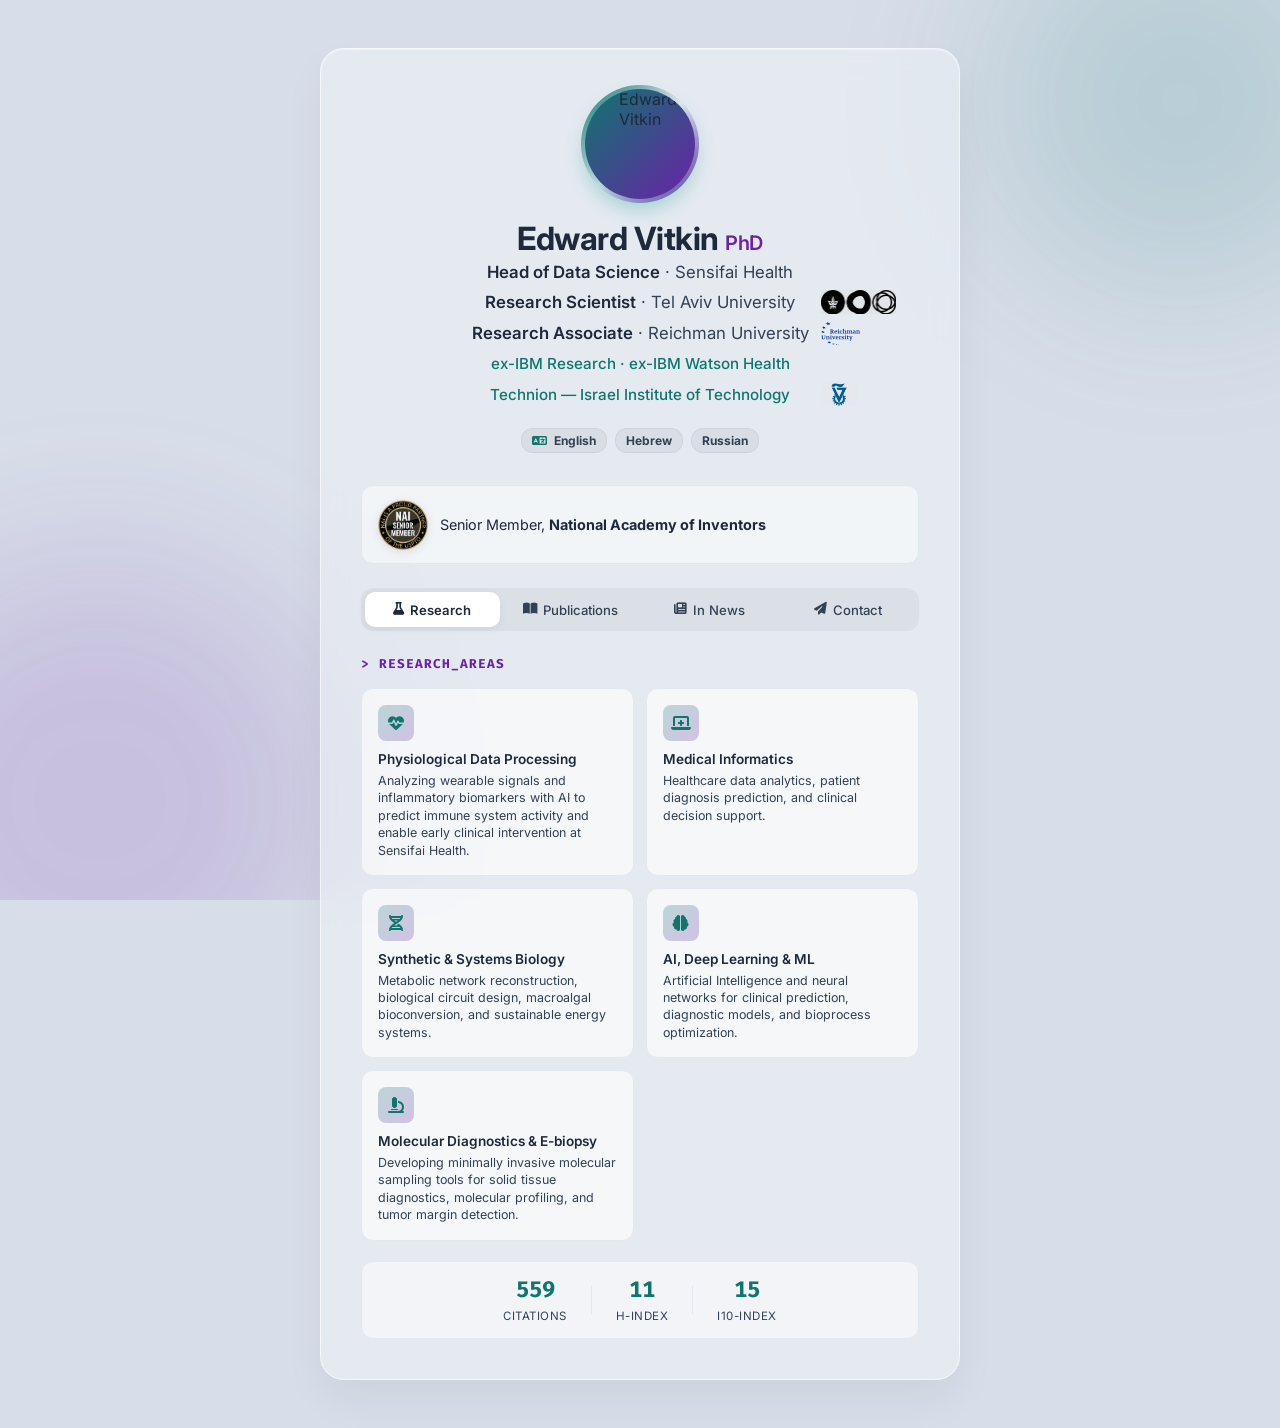
==== commit 7391b76a: "+ biolego" ====
--- a/edwardvitkin/index.html
+++ b/edwardvitkin/index.html
@@ -154,6 +154,11 @@
                     <h4>AI, Deep Learning & ML</h4>
                     <p>Artificial Intelligence and neural networks for clinical prediction, diagnostic models, and
                         bioprocess optimization.</p>
+                </div>
+                <div class="research-card">
+                    <div class="research-icon"><i class="fa-solid fa-microscope"></i></div>
+                    <h4>Molecular Diagnostics & E-biopsy</h4>
+                    <p>Developing minimally invasive molecular sampling tools for solid tissue diagnostics, molecular profiling, and tumor margin detection.</p>
                 </div>
             </div>
             <div class="metrics-bar">
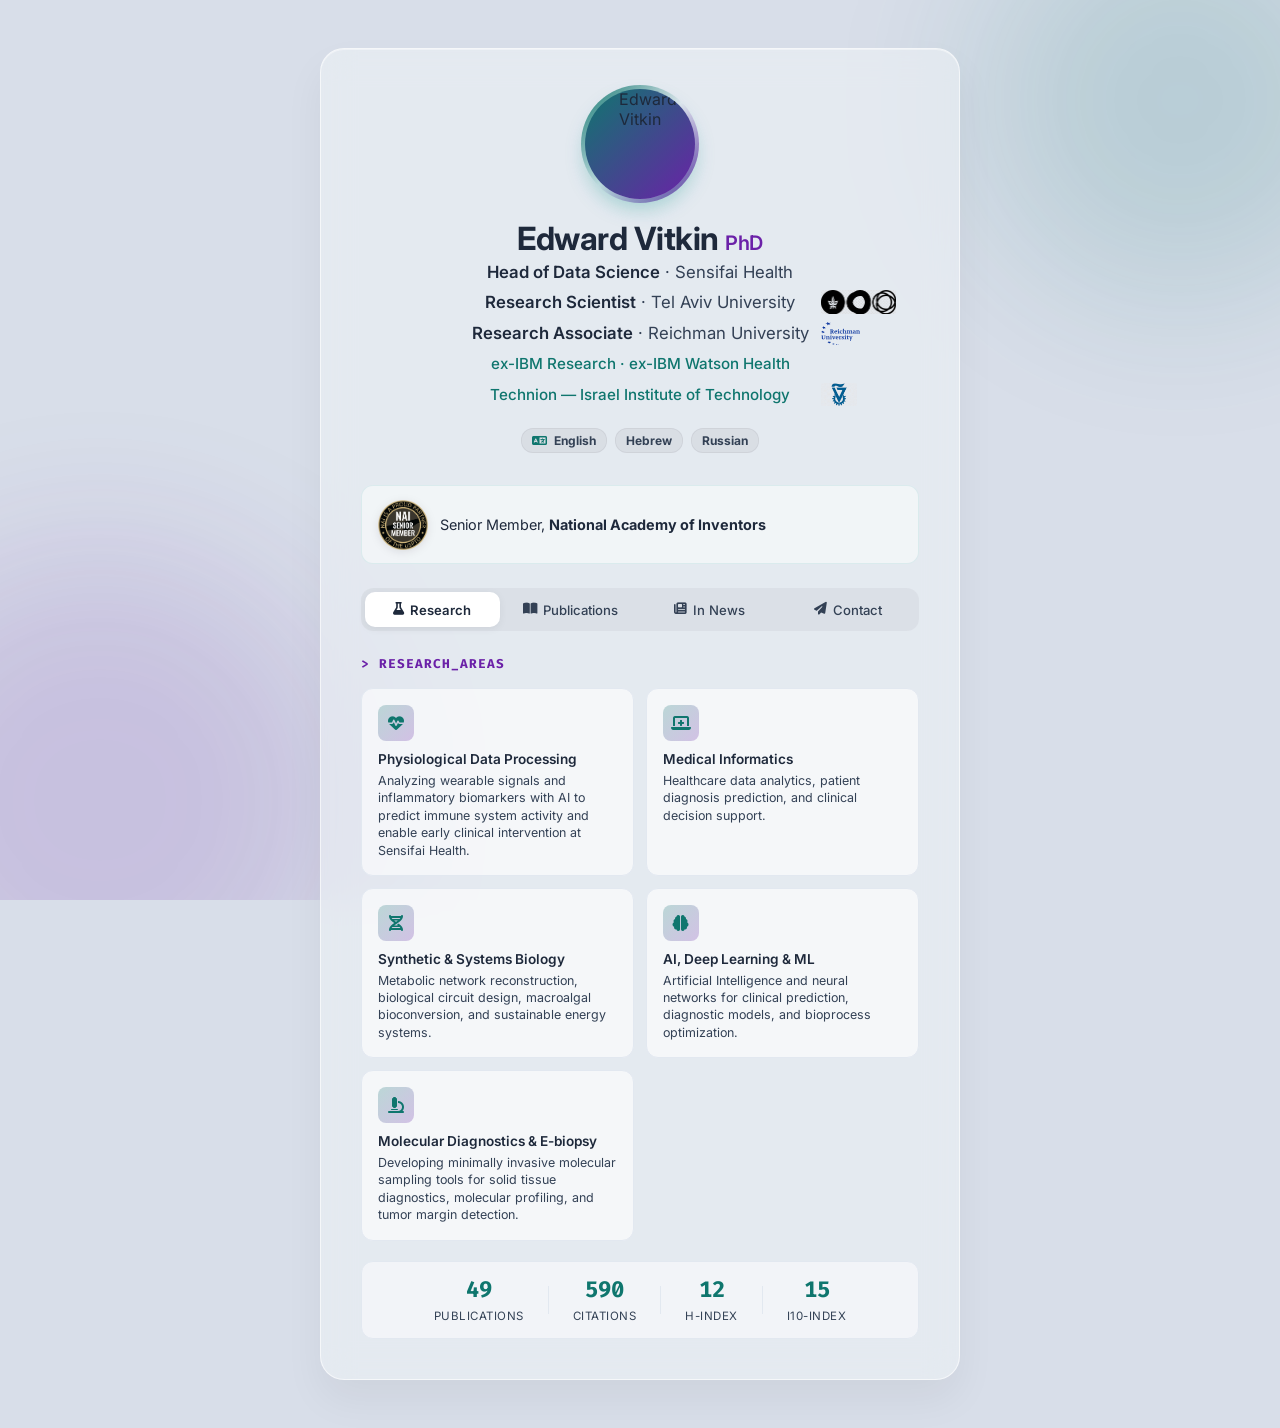
==== commit 52913a75: "hyperlink to biolego" ====
--- a/edwardvitkin/index.html
+++ b/edwardvitkin/index.html
@@ -143,12 +143,14 @@
                     <h4>Medical Informatics</h4>
                     <p>Healthcare data analytics, patient diagnosis prediction, and clinical decision support.</p>
                 </div>
-                <div class="research-card">
-                    <div class="research-icon"><i class="fa-solid fa-dna"></i></div>
-                    <h4>Synthetic & Systems Biology</h4>
-                    <p>Metabolic network reconstruction, biological circuit design, macroalgal bioconversion, and
-                        sustainable energy systems.</p>
-                </div>
+                <a href="https://vitkin.org/BioLego/" target="_blank" rel="noopener noreferrer" style="text-decoration: none; color: inherit; display: contents;">
+                    <div class="research-card" style="cursor: pointer;">
+                        <div class="research-icon"><i class="fa-solid fa-dna"></i></div>
+                        <h4>Synthetic & Systems Biology</h4>
+                        <p>Metabolic network reconstruction, biological circuit design, macroalgal bioconversion, and
+                            sustainable energy systems.</p>
+                    </div>
+                </a>
                 <div class="research-card">
                     <div class="research-icon"><i class="fa-solid fa-brain"></i></div>
                     <h4>AI, Deep Learning & ML</h4>
@@ -161,14 +163,19 @@
                     <p>Developing minimally invasive molecular sampling tools for solid tissue diagnostics, molecular profiling, and tumor margin detection.</p>
                 </div>
             </div>
-            <div class="metrics-bar">
+            <div class="metrics-bar" onclick="document.getElementById('tab-publications-btn').click();" style="cursor: pointer;" title="View Publications">
                 <div class="metric">
-                    <span class="metric-value">559</span>
-                    <span class="metric-label">Citations</span>
+                    <span class="metric-value">49</span>
+                    <span class="metric-label">Publications</span>
                 </div>
                 <div class="metric-divider"></div>
                 <div class="metric">
-                    <span class="metric-value">11</span>
+                    <span class="metric-value">590</span>
+                    <span class="metric-label">Citations</span>
+                </div>
+                <div class="metric-divider"></div>
+                <div class="metric">
+                    <span class="metric-value">12</span>
                     <span class="metric-label">h-index</span>
                 </div>
                 <div class="metric-divider"></div>
